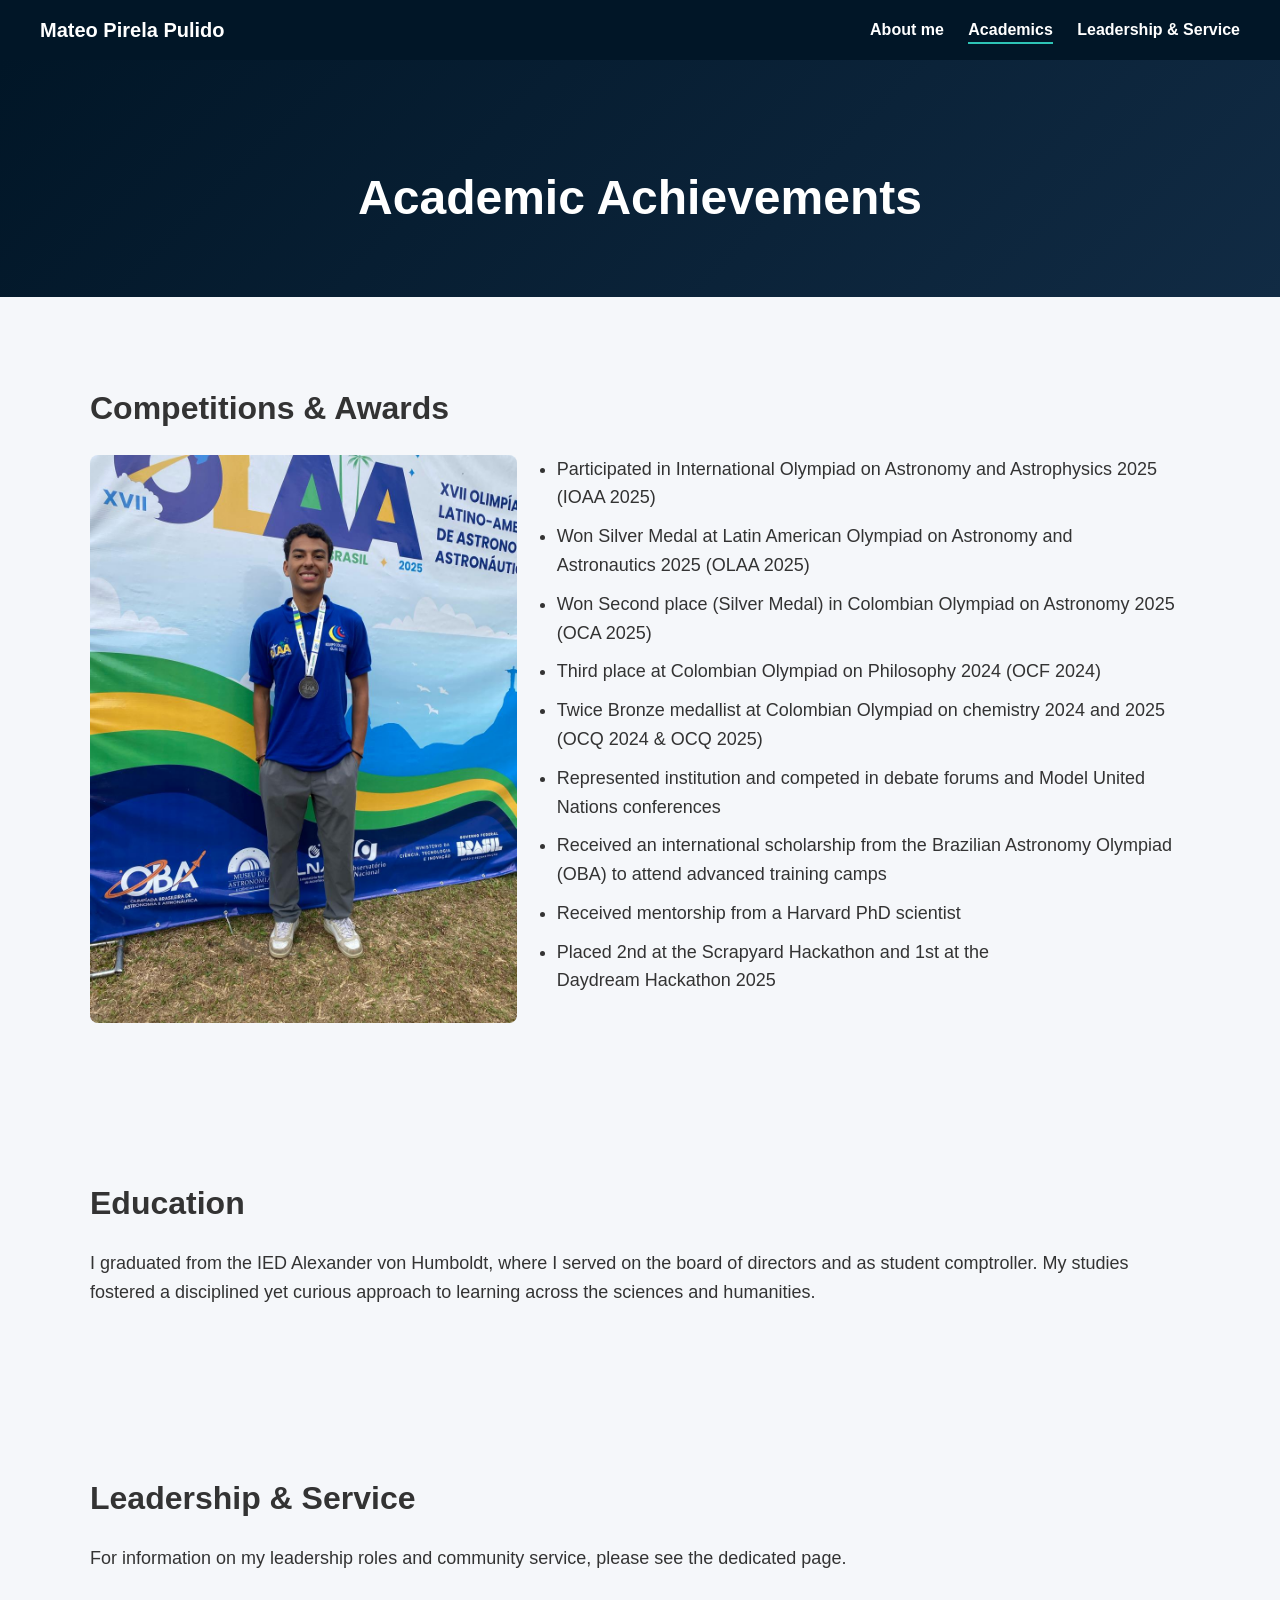
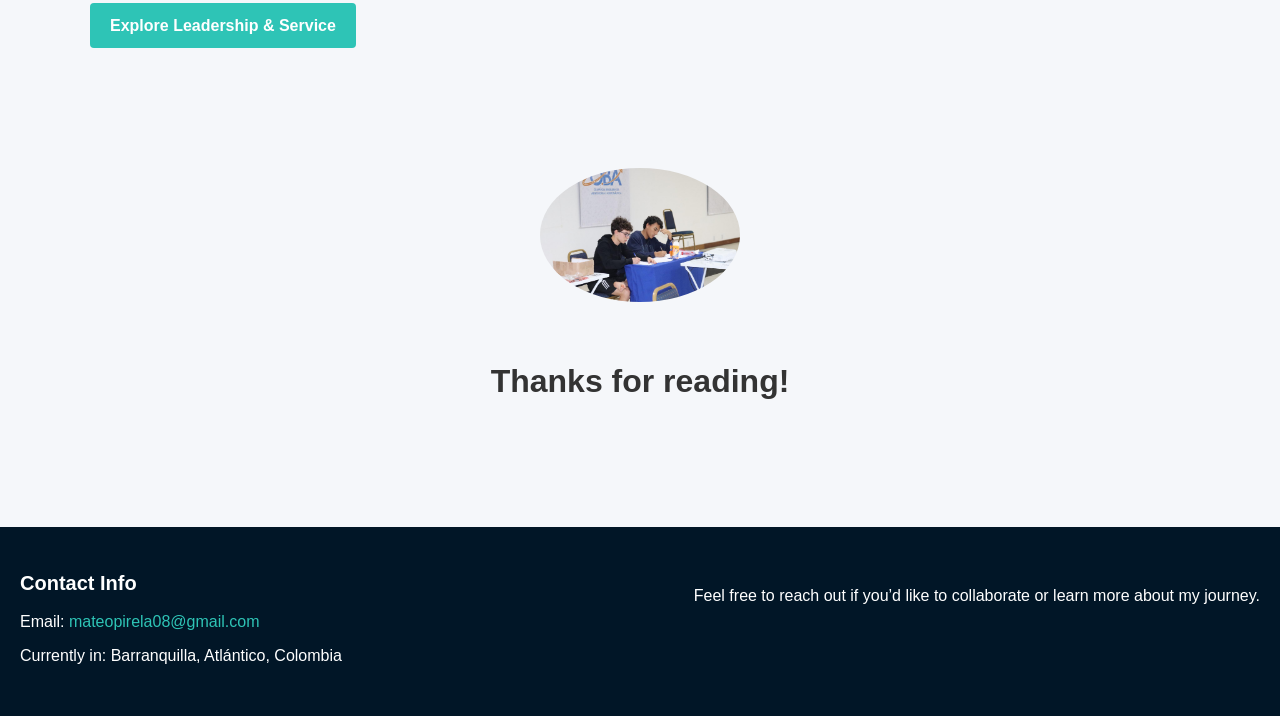
==== academics.html @ 6a2f2ca3 "Initial commit of Mateo personal website Made-with: Cursor" ====
<!DOCTYPE html>
<html lang="en">
<head>
    <meta charset="UTF-8">
    <meta name="viewport" content="width=device-width, initial-scale=1.0">
    <title>Academic Achievements</title>
    <link rel="stylesheet" href="style.css">
</head>
<body>
    <header>
        <div class="logo">Mateo Pirela Pulido</div>
        <nav>
            <a href="index.html">About me</a>
            <a href="academics.html" class="active">Academics</a>
            <a href="outreach.html">Leadership &amp; Service</a>
        </nav>
    </header>
    <section class="hero">
        <h1>Academic Achievements</h1>
    </section>
    <section class="section">
        <h2>Competitions &amp; Awards</h2>
        <div class="two-col">
            <div class="image">
                <img src="assets/medalolaa.png" alt="Trophy art">
            </div>
            <div class="content">
                <ul class="achievements">
                    <li>Participated in International Olympiad on Astronomy and Astrophysics 2025 (IOAA 2025)</li>
                    <li>Won Silver Medal at Latin American Olympiad on Astronomy and Astronautics 2025 (OLAA 2025)</li>
                    <li>Won Second place (Silver Medal) in Colombian Olympiad on Astronomy 2025 (OCA 2025)</li>
                    <li>Third place at Colombian Olympiad on Philosophy 2024 (OCF 2024)</li>
                    <li>Twice Bronze medallist at Colombian Olympiad on chemistry 2024 and 2025 (OCQ 2024 &amp; OCQ 2025)</li>
                    <li>Represented institution and competed in debate forums and Model United Nations conferences</li>
                    <li>Received an international scholarship from the Brazilian Astronomy Olympiad (OBA) to attend advanced training camps</li>
                    <li>Received mentorship from a Harvard PhD scientist</li>
                    <li>Placed 2nd at the Scrapyard Hackathon and 1st at the Daydream Hackathon 2025</li>
                </ul>
            </div>
        </div>
    </section>
    <section class="section">
        <h2>Education</h2>
        <p>I graduated from the IED Alexander von Humboldt, where I served on the board of directors and as student comptroller. My studies fostered a disciplined yet curious approach to learning across the sciences and humanities.</p>
    </section>
    <section class="section">
        <h2>Leadership &amp; Service</h2>
        <p>For information on my leadership roles and community service, please see the dedicated page.</p>
        <a href="outreach.html" class="button">Explore Leadership &amp; Service</a>
    </section>
    <section class="section thanks">
        <img src="assets/ooba.png" alt="Thanks art">
        <h2>Thanks for reading!</h2>
    </section>
    <footer>
        <div class="contact">
            <h3>Contact Info</h3>
            <ul>
                <li>Email: <a href="mailto:mateopirela08@gmail.com">mateopirela08@gmail.com</a></li>
                <li>Currently in: Barranquilla, Atlántico, Colombia</li>
            </ul>
        </div>
        <div class="notes">
            <p>Feel free to reach out if you’d like to collaborate or learn more about my journey.</p>
        </div>
    </footer>
</body>
</html>
---- style.css ----
/*
 * Global stylesheet for the user’s personal website.
 * This CSS defines a modern, responsive layout inspired by the
 * reference site. It uses a dark accent for headers and footers,
 * soft backgrounds for content areas and a flexible grid system
 * for galleries and split layouts. Feel free to adjust the colors
 * and fonts to better match your own taste.
 */

/* Reset some defaults */
body {
    margin: 0;
    font-family: 'Segoe UI', Arial, sans-serif;
    line-height: 1.6;
    background: #f5f7fa;
    color: #333;
}

/* Sticky header navigation */
header {
    background: #011627;
    color: #fff;
    position: fixed;
    top: 0;
    left: 0;
    right: 0;
    height: 60px;
    display: flex;
    align-items: center;
    justify-content: space-between;
    padding: 0 40px;
    z-index: 999;
}

header .logo {
    font-size: 20px;
    font-weight: bold;
}

header nav a {
    color: #fff;
    margin-left: 20px;
    text-decoration: none;
    position: relative;
    padding-bottom: 4px;
    font-weight: 600;
}

header nav a.active {
    border-bottom: 2px solid #2ec4b6;
}

header nav a:hover {
    color: #2ec4b6;
}

/* Hero section used at the top of each page */
.hero {
    background: linear-gradient(135deg, #011627 0%, #112b44 100%);
    color: #fff;
    padding: 100px 20px 60px;
    text-align: center;
    margin-top: 60px; /* offsets the fixed header */
}

.hero h1 {
    font-size: 48px;
    margin: 0;
}

/* General section wrapper */
.section {
    padding: 60px 20px;
    max-width: 1100px;
    margin: 0 auto;
}

.section h2 {
    font-size: 32px;
    margin-bottom: 20px;
    font-weight: 700;
}

.section p {
    font-size: 18px;
    margin-bottom: 20px;
}

/* Gallery grid for the home page */
.gallery {
    display: grid;
    grid-template-columns: repeat(auto-fit, minmax(200px, 1fr));
    grid-auto-rows: 200px;
    grid-auto-flow: dense;
    gap: 10px;
}

.gallery-item {
    overflow: hidden;
    position: relative;
}

.gallery-item.large {
    grid-row: span 2;
}

.gallery-item img,
.gallery-item iframe {
    width: 100%;
    height: 100%;
    object-fit: cover;
    border-radius: 8px;
}

.gallery-item iframe {
    border: none;
}

/* Two column layout for the academics page */
.two-col {
    display: flex;
    flex-wrap: wrap;
    gap: 20px;
    align-items: flex-start;
}

.two-col .image {
    flex: 1 1 300px;
}

.two-col .image img {
    width: 100%;
    border-radius: 8px;
}

.two-col .content {
    flex: 2 1 400px;
}

ul.achievements {
    list-style-type: disc;
    padding-left: 20px;
    margin: 0;
}

ul.achievements li {
    margin-bottom: 10px;
    font-size: 18px;
}

/* Link styled as a button */
.button {
    display: inline-block;
    background: #2ec4b6;
    color: #fff;
    padding: 10px 20px;
    border-radius: 4px;
    text-decoration: none;
    margin-top: 10px;
    font-weight: 600;
}

.button:hover {
    background: #1fa397;
}

/* Thank you section */
.section.thanks {
    text-align: center;
}

.section.thanks img {
    max-width: 200px;
    margin-bottom: 20px;
    border-radius: 50%;
}

/* Split layout for leadership/outreach sections */
.split {
    display: flex;
    flex-wrap: wrap;
    gap: 20px;
    align-items: center;
}

.split .image {
    flex: 1 1 300px;
}

.split .image img {
    width: 100%;
    border-radius: 8px;
}

.split .content {
    flex: 2 1 400px;
}

.split h3 {
    margin-top: 0;
    font-size: 24px;
    font-weight: 600;
}

/* Footer styling */
footer {
    background: #011627;
    color: #fff;
    padding: 40px 20px;
    margin-top: 40px;
    display: flex;
    flex-wrap: wrap;
    justify-content: space-between;
    gap: 20px;
}

footer h3 {
    margin-top: 0;
    margin-bottom: 10px;
    font-size: 20px;
}

footer ul {
    list-style: none;
    padding: 0;
    margin: 0;
}

footer li {
    margin-bottom: 8px;
}

footer a {
    color: #2ec4b6;
    text-decoration: none;
}

footer a:hover {
    text-decoration: underline;
}
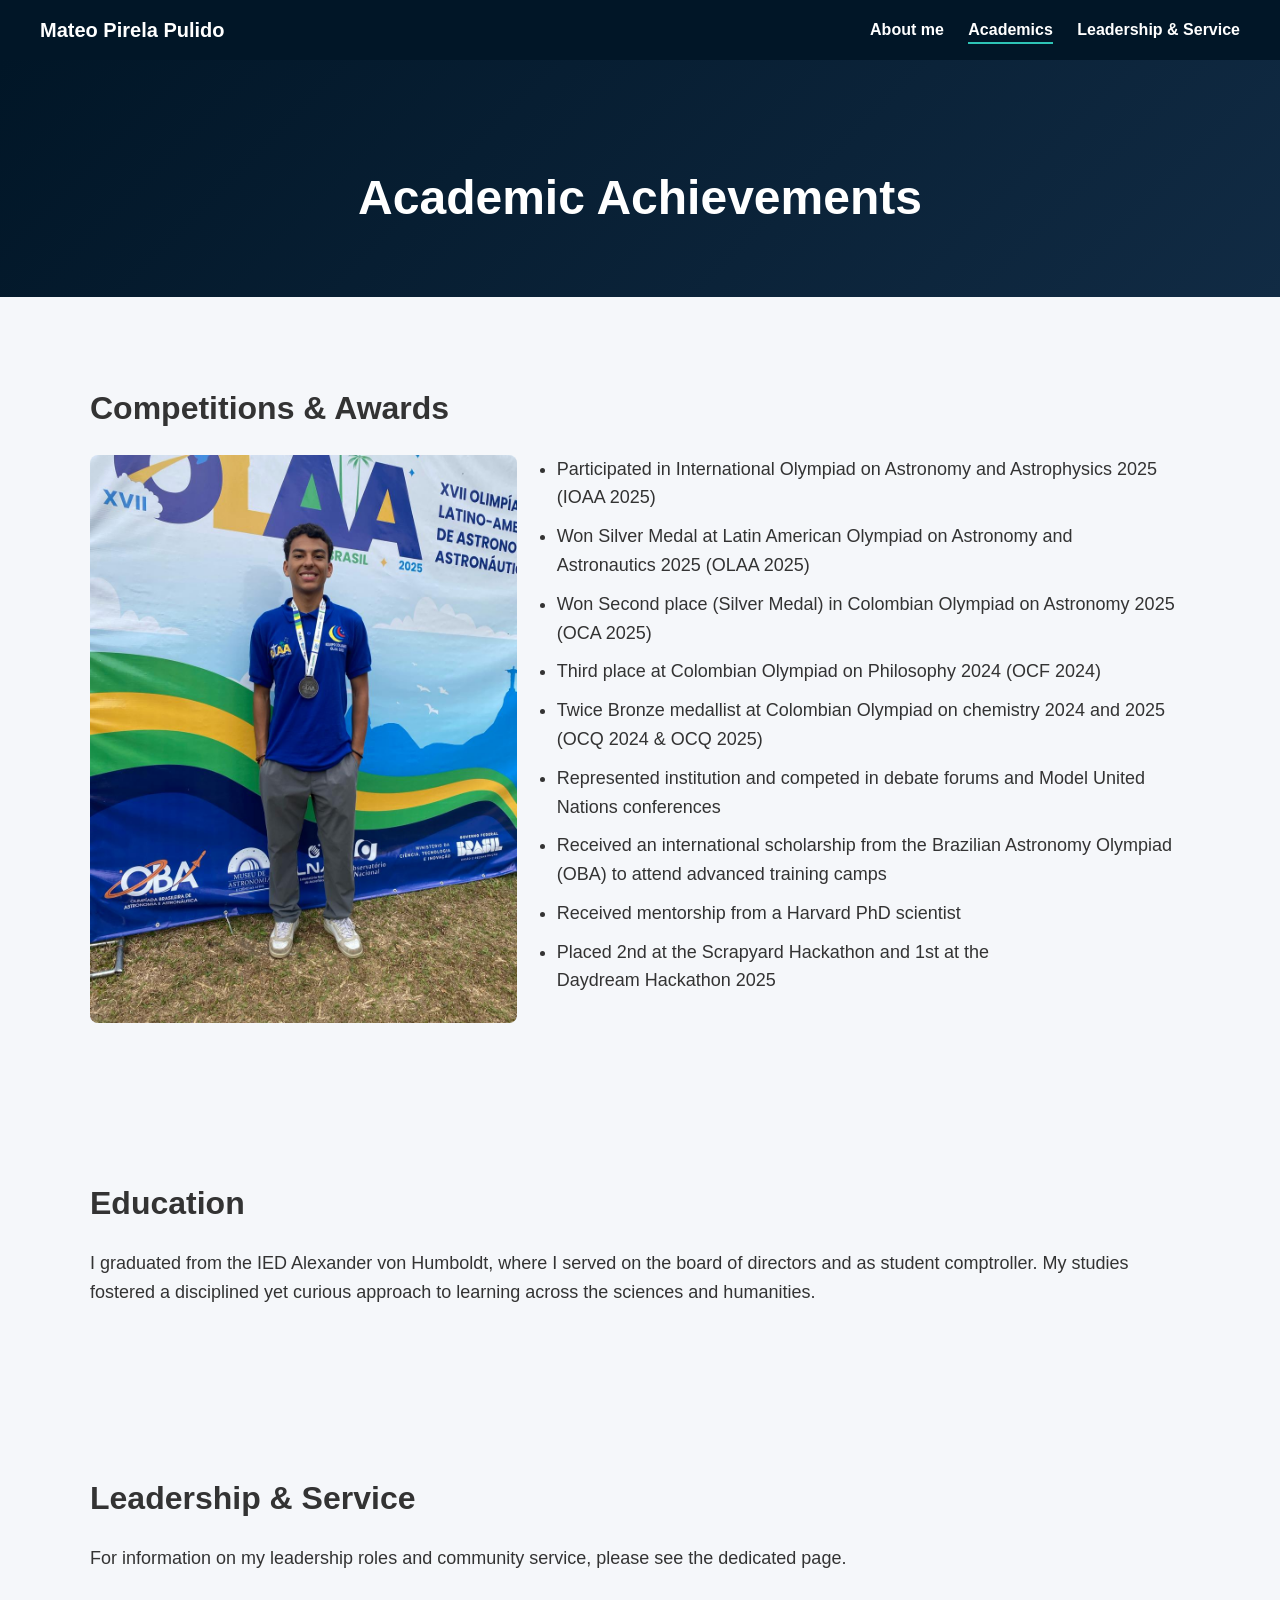
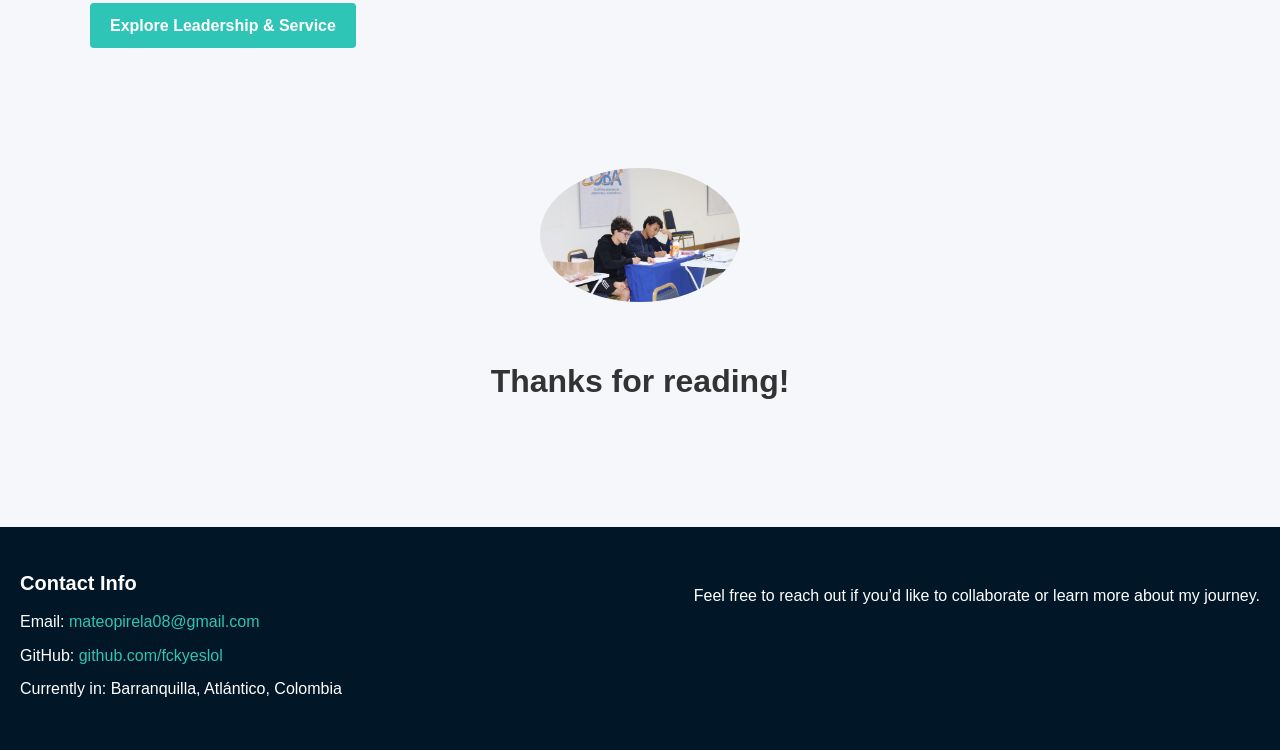
==== commit 3cb2a7f0: "Update content, images, and GitHub link Made-with: Cursor" ====
--- a/academics.html
+++ b/academics.html
@@ -22,7 +22,7 @@
         <h2>Competitions &amp; Awards</h2>
         <div class="two-col">
             <div class="image">
-                <img src="assets/medalolaa.png" alt="Trophy art">
+                <img src="assets/medalolaa.png" alt="Photo from medal ceremony">
             </div>
             <div class="content">
                 <ul class="achievements">
@@ -49,7 +49,7 @@
         <a href="outreach.html" class="button">Explore Leadership &amp; Service</a>
     </section>
     <section class="section thanks">
-        <img src="assets/ooba.png" alt="Thanks art">
+        <img src="assets/ooba.png" alt="Thank you illustration with abstract shapes">
         <h2>Thanks for reading!</h2>
     </section>
     <footer>
@@ -57,6 +57,7 @@
             <h3>Contact Info</h3>
             <ul>
                 <li>Email: <a href="mailto:mateopirela08@gmail.com">mateopirela08@gmail.com</a></li>
+                <li>GitHub: <a href="https://github.com/fckyeslol" target="_blank" rel="noopener">github.com/fckyeslol</a></li>
                 <li>Currently in: Barranquilla, Atlántico, Colombia</li>
             </ul>
         </div>
